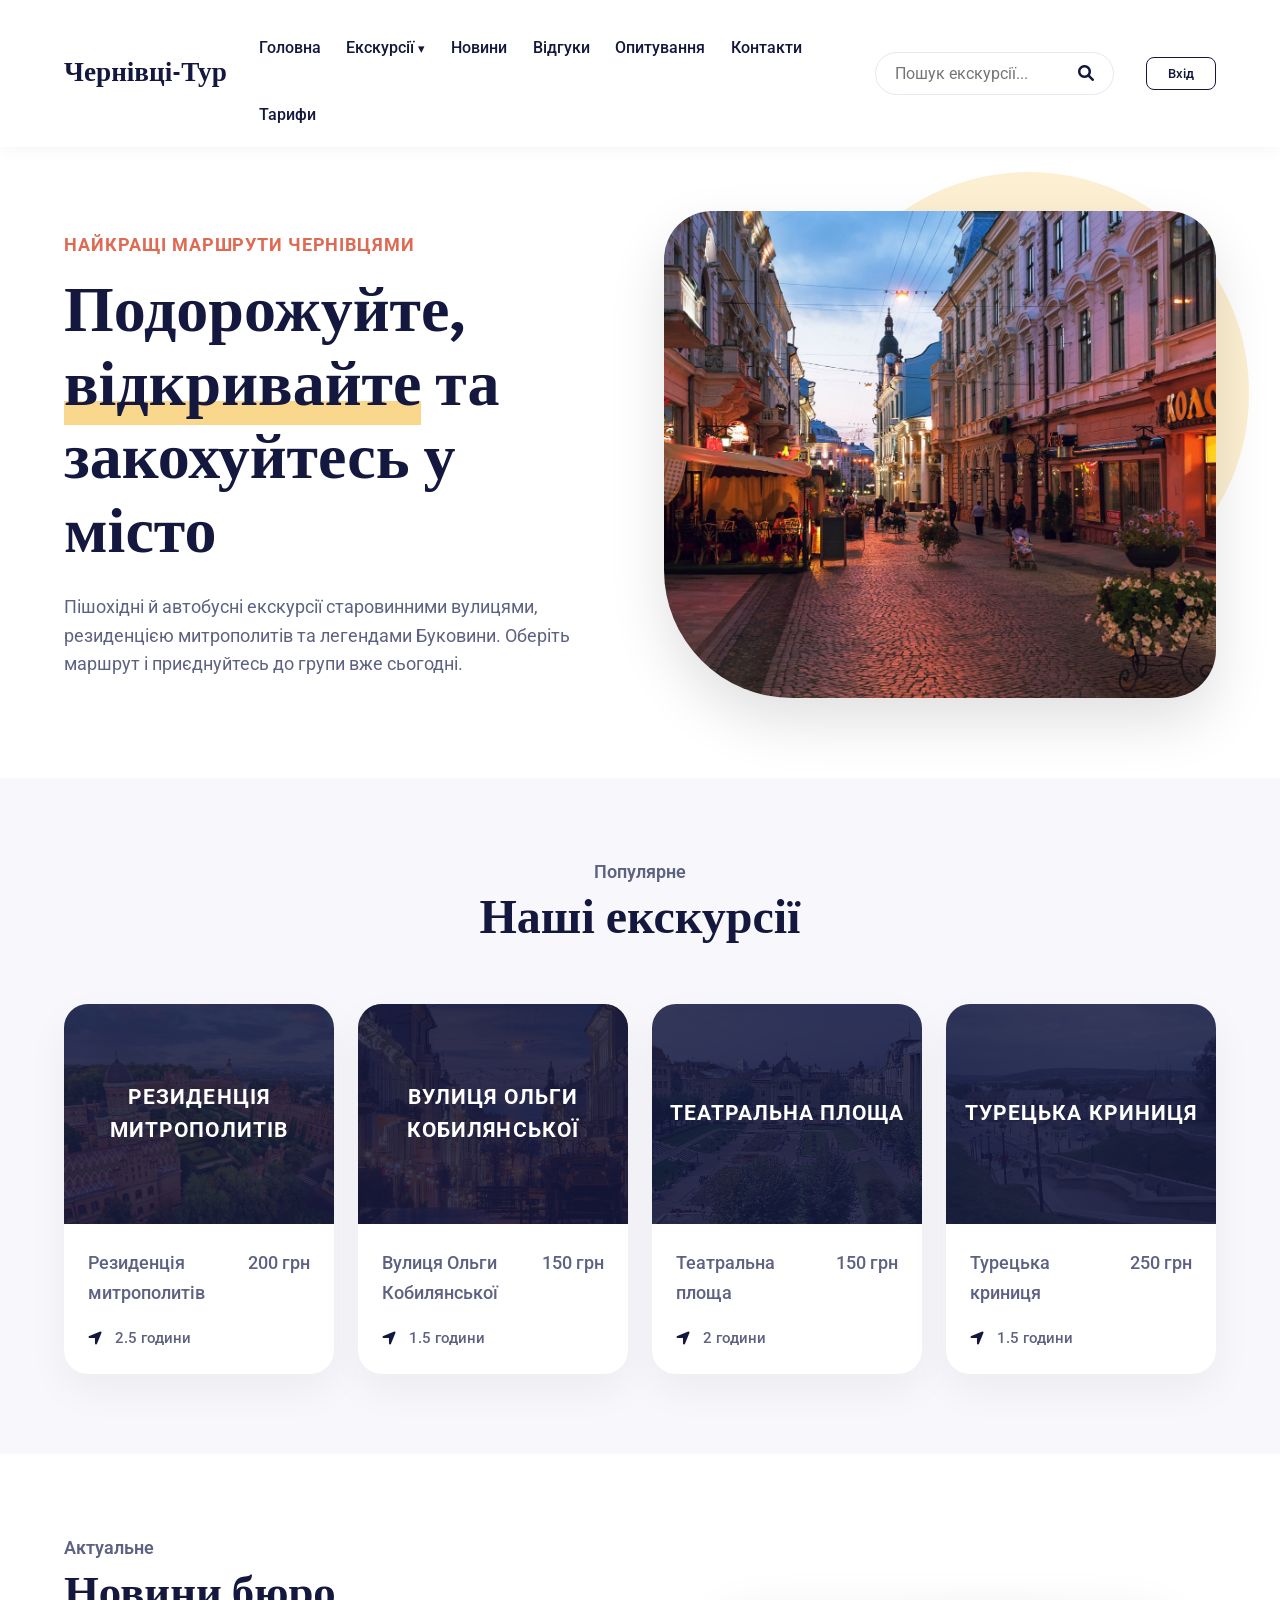
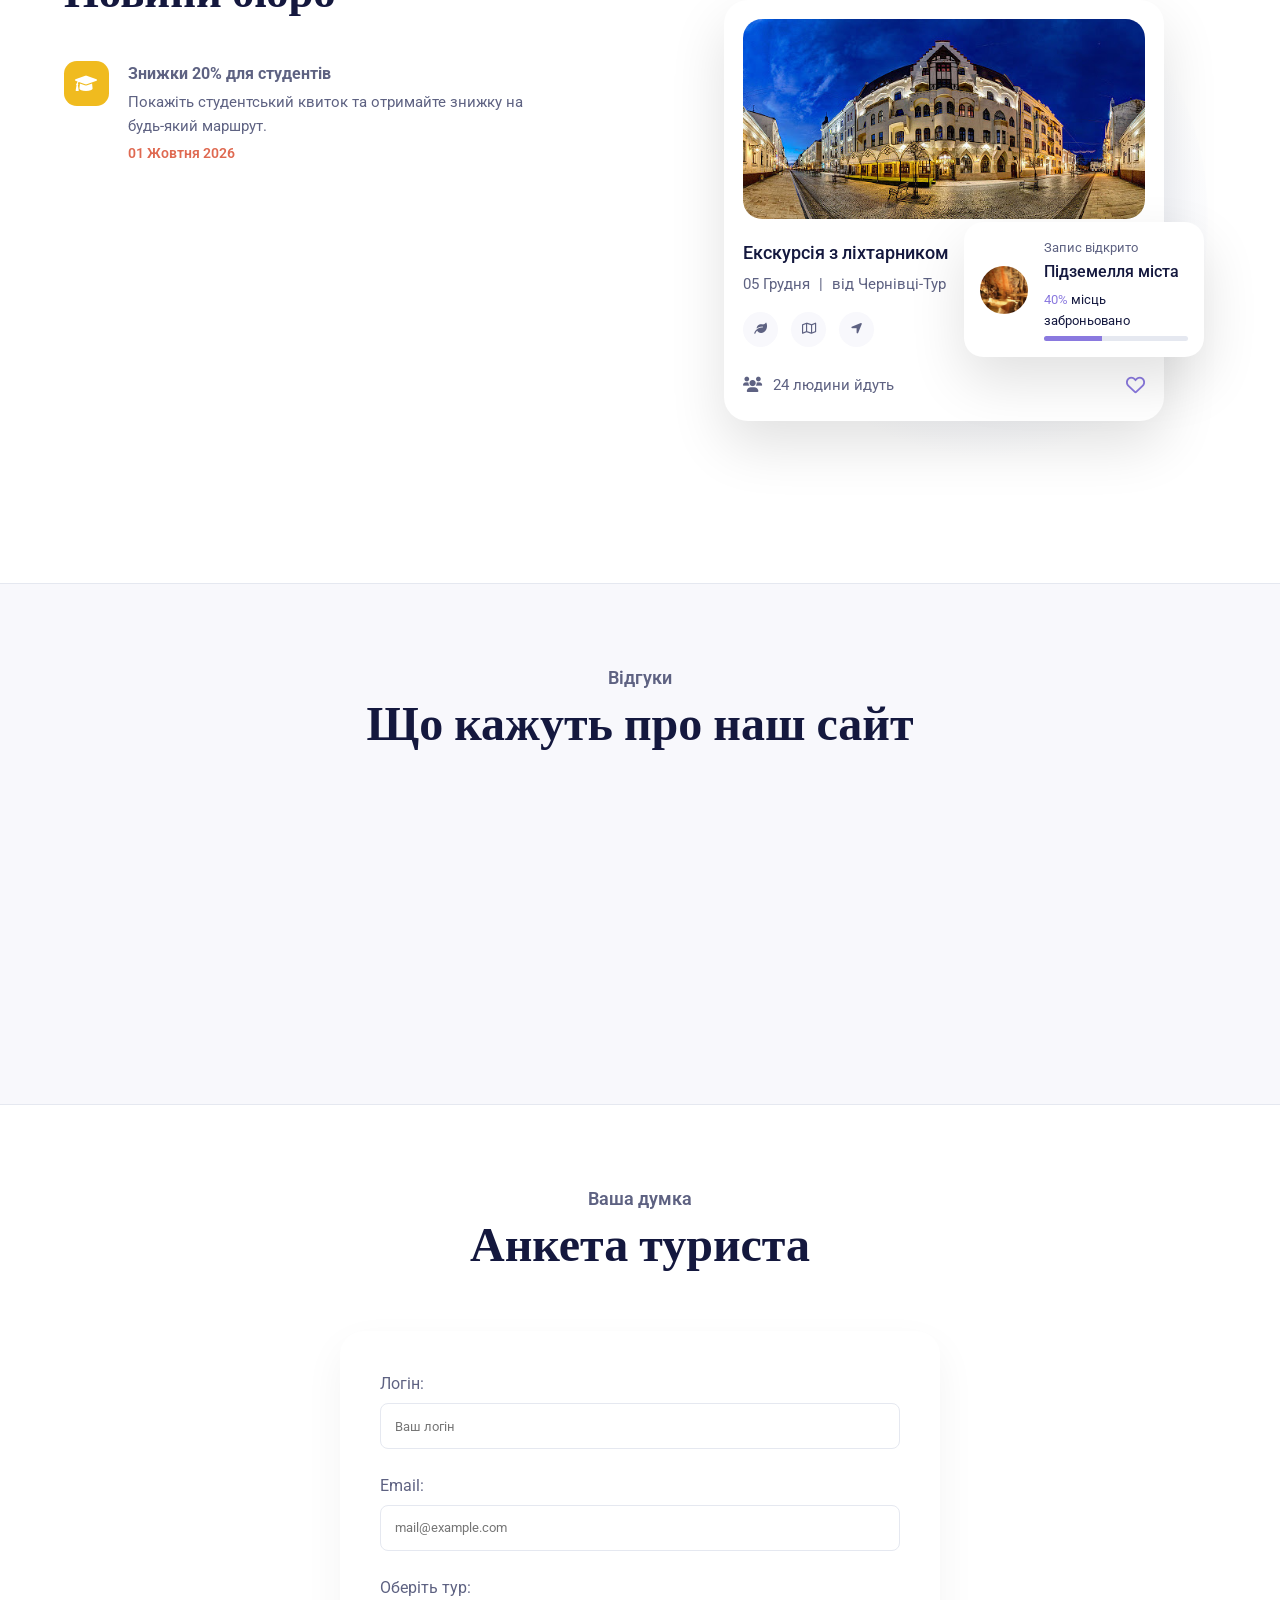
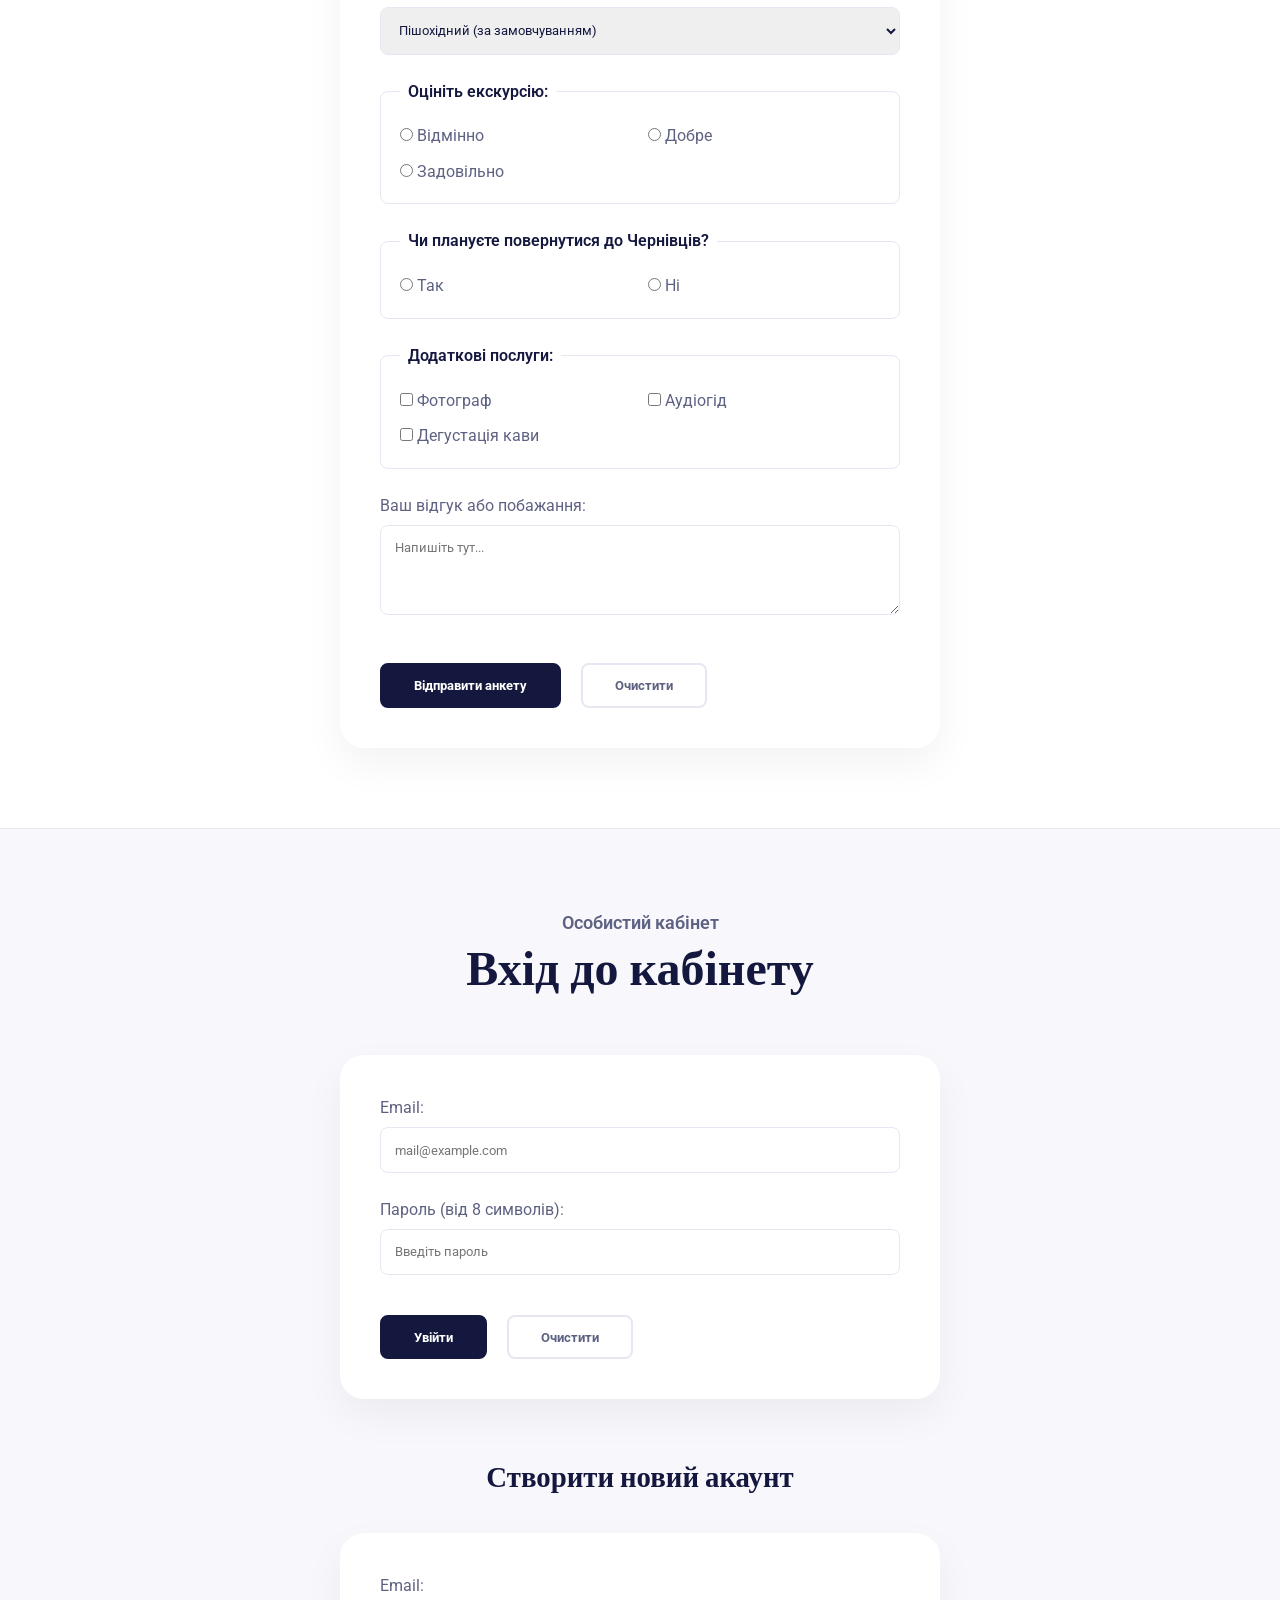
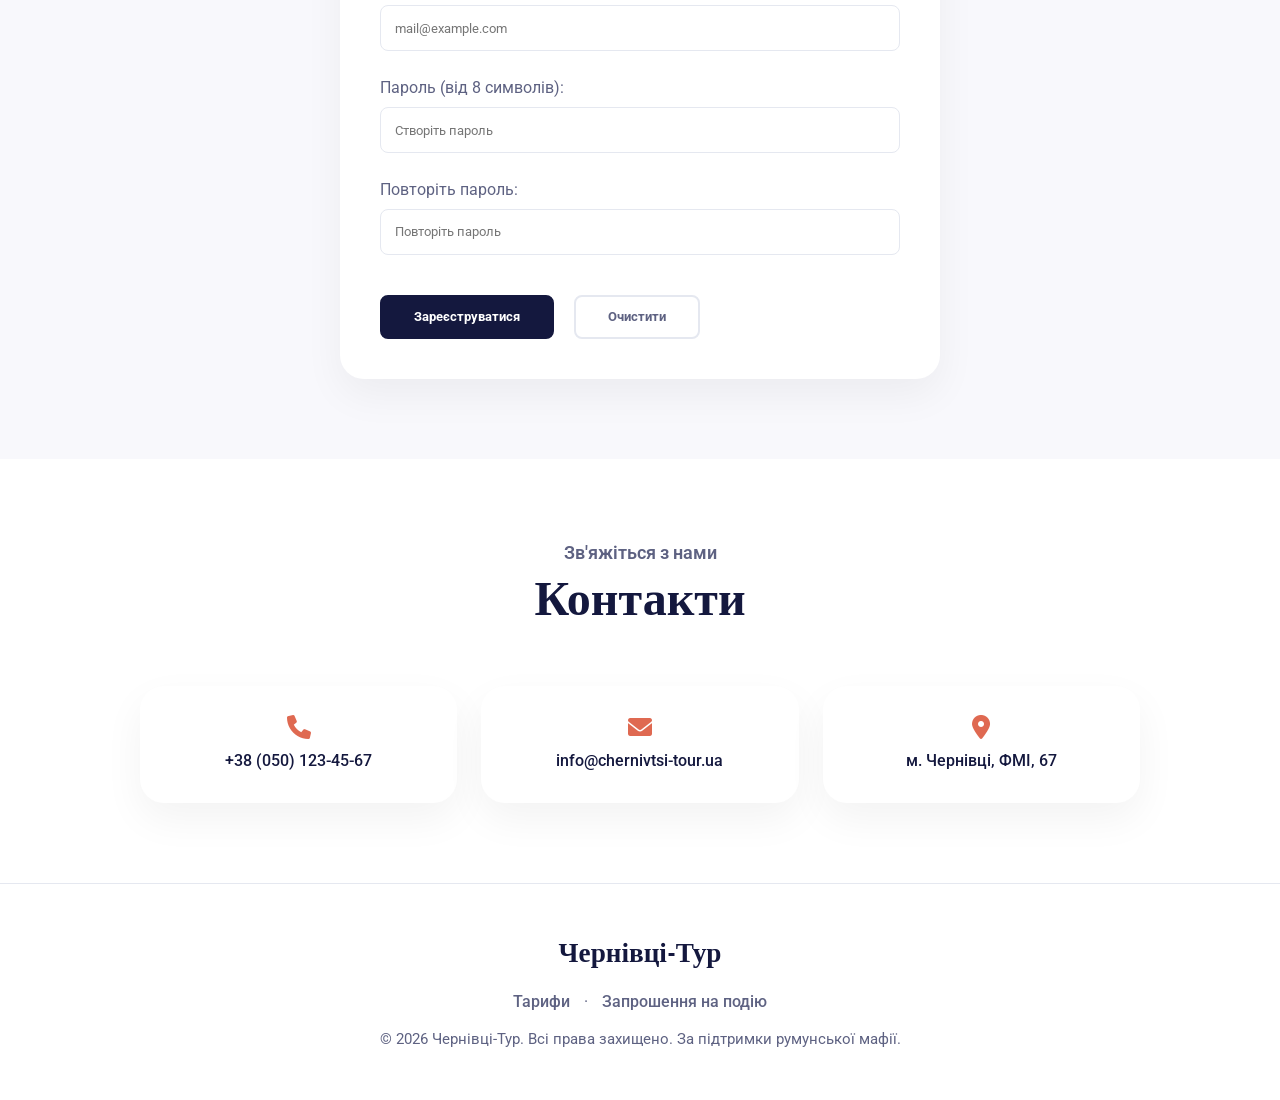
==== OIT4/index.html @ cf5bbe16 "Add files via upload" ====
<!DOCTYPE html>
<html lang="uk">
<head>
    <meta charset="UTF-8">
    <meta name="viewport" content="width=device-width, initial-scale=1.0">
    <meta name="description" content="Чернівці-Тур: пішохідні, автобусні та театралізовані екскурсії Чернівцями. Ціни, новини, відгуки та запис онлайн.">
    <meta name="theme-color" content="#14183E">
    <link rel="icon" href="data:image/svg+xml,<svg xmlns=%22http://www.w3.org/2000/svg%22 viewBox=%220 0 100 100%22><text y=%22.9em%22 font-size=%2290%22>🧭</text></svg>">
    <title>Екскурсійне бюро Чернівців</title>
    <link rel="stylesheet" href="https://fonts.googleapis.com/css2?family=Roboto:wght@400;500;600;700&family=Volkhov:wght@700&display=swap">
    <link rel="stylesheet" href="https://cdnjs.cloudflare.com/ajax/libs/font-awesome/6.0.0/css/all.min.css">
    <link rel="stylesheet" href="css/style.css">
</head>
<body id="top">

    <header>
        <p class="logo"><strong>Чернівці-Тур</strong></p>
        <button type="button" class="burger" aria-label="Меню" aria-expanded="false" aria-controls="menu">&#9776;</button>
        <div class="menu" id="menu">
            <nav aria-label="Головна навігація">
                <a href="#hero">Головна</a>
                <div class="dropdown">
                    <a href="#tur" class="dropdown-toggle" aria-haspopup="true">Екскурсії <span class="arrow">&#9662;</span></a>
                    <ul class="submenu">
                        <li><a href="#tur">Резиденція митрополитів</a></li>
                        <li><a href="#tur">Вулиця Ольги Кобилянської</a></li>
                        <li><a href="#tur">Театральна площа</a></li>
                        <li><a href="#tur">Турецька криниця</a></li>
                    </ul>
                </div>
                <a href="#news">Новини</a>
                <a href="#reviews">Відгуки</a>
                <a href="#oput">Опитування</a>
                <a href="#widp">Контакти</a>
                <a href="tours.html">Тарифи</a>
            </nav>
            <form action="/search" method="get" class="search-form">
                <input type="search" name="p" placeholder="Пошук екскурсії..." aria-label="Пошук екскурсії">
                <button type="submit" aria-label="Шукати"><i class="fa-solid fa-magnifying-glass"></i></button>
            </form>
        </div>
        <button type="button" class="nav-signup" data-open>Вхід</button>
    </header>

    <main>
        <section id="hero">
            <div class="hero-text">
                <p class="hero-sub">Найкращі маршрути Чернівцями</p>
                <h1>Подорожуйте, <span class="hl">відкривайте</span> та закохуйтесь у місто</h1>
                <p class="hero-desc">Пішохідні й автобусні екскурсії старовинними вулицями, резиденцією митрополитів та легендами Буковини. Оберіть маршрут і приєднуйтесь до групи вже сьогодні.</p>
            </div>
            <div class="hero-img">
                <img src="img/vy.jpg" alt="Чернівецький університет">
            </div>
        </section>

        <section id="tur" class="section-alt">
            <p class="section-sub">Популярне</p>
            <h2>Наші екскурсії</h2>
            <div class="cards-grid">
                <article class="tour-card">
                    <div class="card-img">
                        <img loading="lazy" src="img/universitet.jpg" alt="Чернівецький університет">
                        <span class="card-overlay">Резиденція митрополитів</span>
                    </div>
                    <div class="card-body">
                        <div class="card-main-info">
                            <h3>Резиденція митрополитів</h3>
                            <span class="card-price">200 грн</span>
                        </div>
                        <div class="card-trip-info">
                            <i class="fa-solid fa-location-arrow"></i>
                            <span>2.5 години</span>
                        </div>
                    </div>
                </article>

                <article class="tour-card">
                    <div class="card-img">
                        <img loading="lazy" src="img/vylica.jpg" alt="Вулиця Ольги Кобилянської">
                        <span class="card-overlay">Вулиця Ольги Кобилянської</span>
                    </div>
                    <div class="card-body">
                        <div class="card-main-info">
                            <h3>Вулиця Ольги Кобилянської</h3>
                            <span class="card-price">150 грн</span>
                        </div>
                        <div class="card-trip-info">
                            <i class="fa-solid fa-location-arrow"></i>
                            <span>1.5 години</span>
                        </div>
                    </div>
                </article>

                <article class="tour-card">
                    <div class="card-img">
                        <img loading="lazy" src="img/teatr.jpg" alt="Театральна площа">
                        <span class="card-overlay">Театральна площа</span>
                    </div>
                    <div class="card-body">
                        <div class="card-main-info">
                            <h3>Театральна площа</h3>
                            <span class="card-price">150 грн</span>
                        </div>
                        <div class="card-trip-info">
                            <i class="fa-solid fa-location-arrow"></i>
                            <span>2 години</span>
                        </div>
                    </div>
                </article>

                <article class="tour-card">
                    <div class="card-img">
                        <img loading="lazy" src="img/krinica.jpg" alt="Турецька криниця">
                        <span class="card-overlay">Турецька криниця</span>
                    </div>
                    <div class="card-body">
                        <div class="card-main-info">
                            <h3>Турецька криниця</h3>
                            <span class="card-price">250 грн</span>
                        </div>
                        <div class="card-trip-info">
                            <i class="fa-solid fa-location-arrow"></i>
                            <span>1.5 години</span>
                        </div>
                    </div>
                </article>
            </div>
        </section>

        <section id="news">
            <div class="news-layout">
                <div class="news-list">
                    <p class="section-sub">Актуальне</p>
                    <h2>Новини бюро</h2>

                    <article class="news-item">
                        <span class="news-icon icon-yellow"><i class="fa-solid fa-graduation-cap"></i></span>
                        <div>
                            <h3>Знижки 20% для студентів</h3>
                            <p>Покажіть студентський квиток та отримайте знижку на будь-який маршрут.</p>
                            <time datetime="2026-10-01">01 Жовтня 2026</time>
                        </div>
                    </article>

                    <article class="news-item">
                        <span class="news-icon icon-orange"><i class="fa-solid fa-map"></i></span>
                        <div>
                            <h3>Новий маршрут "Підземелля міста"</h3>
                            <p>Відкрито попередній запис на нову екскурсію таємничими локаціями Чернівців.</p>
                            <time datetime="2026-11-28">28 Листопада 2026</time>
                        </div>
                    </article>

                    <article class="news-item">
                        <span class="news-icon icon-teal"><i class="fa-solid fa-masks-theater"></i></span>
                        <div>
                            <h3>Театралізована екскурсія з ліхтарником</h3>
                            <p>Атмосферна вечірня прогулянка старовинними вуличками міста у супроводі колоритного ліхтарника та живих міських легенд.</p>
                            <time datetime="2026-12-05">05 Грудня 2026</time>
                        </div>
                    </article>
                </div>

                <div class="news-visual">
                    <article class="news-card">
                        <img loading="lazy" src="img/lihtari.jpg" alt="Театральна площа">
                        <h3>Екскурсія з ліхтарником</h3>
                        <p class="news-meta">05 Грудня <span>|</span> від Чернівці-Тур</p>
                        <div class="news-chips">
                            <span><i class="fa-solid fa-leaf"></i></span>
                            <span><i class="fa-regular fa-map"></i></span>
                            <span><i class="fa-solid fa-location-arrow"></i></span>
                        </div>
                        <div class="news-foot">
                            <span><i class="fa-solid fa-users"></i> 24 людини йдуть</span>
                            <i class="fa-regular fa-heart news-heart"></i>
                        </div>
                    </article>

                    <aside class="news-float">
                        <img loading="lazy" src="img/pidzem.jpg" alt="">
                        <div>
                            <p class="float-label">Запис відкрито</p>
                            <h3>Підземелля міста</h3>
                            <p class="float-progress"><span>40%</span> місць заброньовано</p>
                            <div class="progress" role="progressbar" aria-valuenow="40" aria-valuemin="0" aria-valuemax="100"><div></div></div>
                        </div>
                    </aside>
                </div>
            </div>
        </section>
        <hr>

        <section id="reviews" class="section-alt">
            <p class="section-sub">Відгуки</p>
            <h2>Що кажуть про наш сайт</h2>
            <div class="carousel" aria-roledescription="carousel" aria-label="Відгуки користувачів">
                <div class="carousel-track">
                    <figure class="slide"><blockquote>«Сайт зручний: за хвилину знайшла потрібний маршрут, одразу побачила ціну й тривалість.»</blockquote><figcaption>Олена К., Київ</figcaption></figure>
                    <figure class="slide"><blockquote>«Класний дизайн і швидке завантаження. Зі смартфона користуватися так само легко, як з ноутбука.»</blockquote><figcaption>Максим Т., Львів</figcaption></figure>
                    <figure class="slide"><blockquote>«Анкету заповнив за хвилину, а про знижку для студентів дізнався з новин на головній.»</blockquote><figcaption>Назар Д., Чернівці</figcaption></figure>
                    <figure class="slide"><blockquote>«Подобається, що картки екскурсій наочні: фото, назва, ціна. Нічого зайвого!»</blockquote><figcaption>Ірина В., Вінниця</figcaption></figure>
                </div>
                <button type="button" class="car-btn prev" aria-label="Попередній відгук">&#10094;</button>
                <button type="button" class="car-btn next" aria-label="Наступний відгук">&#10095;</button>
                <div class="dots"></div>
            </div>
        </section>

        <hr>

        <section id="oput">
            <p class="section-sub">Ваша думка</p>
            <h2>Анкета туриста</h2>
            <form action="/survey" method="post">
                <p>
                    <label for="s-login">Логін:</label><br>
                    <input type="text" id="s-login" name="login" pattern="[A-Za-z0-9_]{3,16}" title="3–16 символів: латиниця, цифри, _" placeholder="Ваш логін" required><small class="hint">3–16 символів: латиниця, цифри, _</small>
                </p>

                <p>
                    <label for="s-email">Email:</label><br>
                    <input type="email" id="s-email" name="email" placeholder="mail@example.com" required><small class="hint">Введіть коректну адресу, наприклад name@mail.ua</small>
                </p>

                <p>
                    <label for="s-tour">Оберіть тур:</label><br>
                    <select id="s-tour" name="tour">
                        <option value="walk" selected>Пішохідний (за замовчуванням)</option>
                        <option value="bus">Автобусний</option>
                        <option value="vip">Індивідуальний</option>
                    </select>
                </p>

                <fieldset>
                    <legend>Оцініть екскурсію:</legend>
                    <label><input type="radio" name="rate" value="5"> Відмінно</label>
                    <label><input type="radio" name="rate" value="4"> Добре</label>
                    <label><input type="radio" name="rate" value="3"> Задовільно</label>
                </fieldset>

                <fieldset>
                    <legend>Чи плануєте повернутися до Чернівців?</legend>
                    <label><input type="radio" name="again" value="yes"> Так</label>
                    <label><input type="radio" name="again" value="no"> Ні</label>
                </fieldset>

                <fieldset>
                    <legend>Додаткові послуги:</legend>
                    <label><input type="checkbox" name="extra" value="photo"> Фотограф</label>
                    <label><input type="checkbox" name="extra" value="audio"> Аудіогід</label>
                    <label><input type="checkbox" name="extra" value="coffee"> Дегустація кави</label>
                </fieldset>

                <p>
                    <label for="s-text">Ваш відгук або побажання:</label><br>
                    <textarea id="s-text" name="message" rows="4" cols="40" placeholder="Напишіть тут..."></textarea>
                </p>

                <p>
                    <button type="submit">Відправити анкету</button>
                    <button type="reset">Очистити</button>
                </p>
            </form>
        </section>

        <hr>

        <section id="whid" class="section-alt">
            <p class="section-sub">Особистий кабінет</p>
            <h2>Вхід до кабінету</h2>
            <form action="/login" method="post">
                <p>
                    <label for="login-email">Email:</label><br>
                    <input type="email" id="login-email" name="email" placeholder="mail@example.com" required><small class="hint">Введіть коректну адресу, наприклад name@mail.ua</small>
                </p>
                <p>
                    <label for="login-pass">Пароль (від 8 символів):</label><br>
                    <input type="password" id="login-pass" name="password" minlength="8" pattern="(?=.*\d)(?=.*[A-Za-z]).{8,}" title="Мінімум 8 символів, літери та цифри" placeholder="Введіть пароль" required><small class="hint">Мінімум 8 символів, літери та цифри</small>
                </p>
                <p>
                    <button type="submit">Увійти</button>
                    <button type="reset">Очистити</button>
                </p>
            </form>

            <h3 class="form-title">Створити новий акаунт</h3>
            <form action="/register" method="post">
                <p>
                    <label for="reg-email">Email:</label><br>
                    <input type="email" id="reg-email" name="email" placeholder="mail@example.com" required><small class="hint">Введіть коректну адресу, наприклад name@mail.ua</small>
                </p>
                <p>
                    <label for="reg-pass">Пароль (від 8 символів):</label><br>
                    <input type="password" id="reg-pass" name="password" minlength="8" pattern="(?=.*\d)(?=.*[A-Za-z]).{8,}" title="Мінімум 8 символів, літери та цифри" placeholder="Створіть пароль" required><small class="hint">Мінімум 8 символів, літери та цифри</small>
                </p>
                <p>
                    <label for="reg-repeat">Повторіть пароль:</label><br>
                    <input type="password" id="reg-repeat" name="password_repeat" minlength="8" pattern="(?=.*\d)(?=.*[A-Za-z]).{8,}" title="Мінімум 8 символів, літери та цифри" placeholder="Повторіть пароль" required><small class="hint">Мінімум 8 символів, літери та цифри</small>
                </p>
                <p>
                    <button type="submit">Зареєструватися</button>
                    <button type="reset">Очистити</button>
                </p>
            </form>
        </section>
    </main>

    <section id="widp">
        <p class="section-sub">Зв'яжіться з нами</p>
        <h2>Контакти</h2>
        <address>
            <p><i class="fa-solid fa-phone"></i><br>+38 (050) 123-45-67</p>
            <p><i class="fa-solid fa-envelope"></i><br>info@chernivtsi-tour.ua</p>
            <p><i class="fa-solid fa-location-dot"></i><br>м. Чернівці, ФМІ, 67</p>
        </address>
    </section>

    <footer>
        <p class="logo"><strong>Чернівці-Тур</strong></p>
        <p class="footer-links"><a href="tours.html">Тарифи</a> · <a href="invitation.html">Запрошення на подію</a></p>
        <p>&copy; 2026 Чернівці-Тур. Всі права захищено. За підтримки румунської мафії.</p>
    </footer>

    <dialog id="signin" class="modal" aria-labelledby="signin-title">
        <form action="/login" method="post">
            <button type="button" class="modal-close" data-close aria-label="Закрити">&times;</button>
            <h3 id="signin-title">Вхід до кабінету</h3>
            <p><label for="m-email">Email:</label><br><input type="email" id="m-email" name="email" placeholder="mail@example.com" required><small class="hint">Введіть коректну адресу, наприклад name@mail.ua</small></p>
            <p><label for="m-pass">Пароль:</label><br><input type="password" id="m-pass" name="password" minlength="8" pattern="(?=.*\d)(?=.*[A-Za-z]).{8,}" title="Мінімум 8 символів, літери та цифри" placeholder="Введіть пароль" required><small class="hint">Мінімум 8 символів, літери та цифри</small></p>
            <p><button type="submit">Увійти</button> <a href="#whid" data-close>Створити акаунт</a></p>
        </form>
    </dialog>

    <a href="#top" class="to-top" aria-label="Повернутися нагору"></a>

    <script src="js/script.js" defer></script>
</body>
</html>
---- OIT4/css/style.css ----
:root {
    /* Колірна палітра згідно з макетом */
    --clr-primary: #14183E;
    --clr-accent: #DF6951;
    --clr-yellow: #F1A501;
    --clr-text: #5E6282;
    --clr-bg-main: #FFFFFF;
    --clr-bg-alt: #F8F8FC;
    --clr-border: #E5E8F0;

    --font-main: 'Roboto', sans-serif;
    --font-head: 'Volkhov', serif;
    --radius-lg: 1.5rem;
    --radius-sm: 0.5rem;
    --shadow-card: 0 1rem 2.5rem rgba(0, 0, 0, 0.05);
    --shadow-hover: 0 1.5rem 3.5rem rgba(0, 0, 0, 0.12);
}

* {
    margin: 0;
    padding: 0;
    box-sizing: border-box;
}

body {
    font-family: var(--font-main);
    color: var(--clr-text);
    background-color: var(--clr-bg-main);
    line-height: 1.6;
    font-size: 1rem;
}

h1, h2, h3, h4 {
    color: var(--clr-primary);
    font-weight: 700;
}

a {
    color: inherit;
    text-decoration: none;
    transition: color 0.3s ease-in-out;
}

a:hover,
a:focus {
    color: var(--clr-accent);
}

hr {
    border: none;
    border-top: 1px solid var(--clr-border);
}

/* ---------- Шапка ---------- */
header {
    display: flex;
    justify-content: space-between;
    align-items: center;
    gap: 2rem;
    padding: 1.2rem 5vw;
    background-color: var(--clr-bg-main);
    box-shadow: 0 0.2rem 1rem rgba(0, 0, 0, 0.04);
    position: sticky;
    top: 0;
    z-index: 1000;
}

.logo {
    font-family: var(--font-head);
    font-size: 1.7rem;
    color: var(--clr-primary);
    white-space: nowrap;
}

nav {
    display: flex;
    flex-wrap: wrap;
    gap: 2vw;
    align-items: center;
    font-weight: 500;
    color: var(--clr-primary);
}

/* ---------- Секції ---------- */
section {
    padding: 5rem 5vw;
}

.section-alt {
    background-color: var(--clr-bg-alt);
}

.section-sub {
    text-align: center;
    font-size: 1.1rem;
    font-weight: 600;
    color: var(--clr-text);
    margin-bottom: 0.3rem;
}

section h2 {
    font-family: var(--font-head);
    font-size: 3rem;
    line-height: 1.2;
    text-align: center;
    margin-bottom: 3.5rem;
}

/* ---------- Hero ---------- */
#hero {
    display: grid;
    grid-template-columns: repeat(auto-fit, minmax(300px, 1fr));
    align-items: center;
    gap: 3rem;
    max-width: 1350px;
    margin: 0 auto;
    padding-top: 4rem;
    padding-bottom: 5rem;
}

.hero-sub {
    font-size: 1.1rem;
    font-weight: 700;
    letter-spacing: 0.05em;
    text-transform: uppercase;
    color: var(--clr-accent);
    margin-bottom: 1rem;
}

#hero h1 {
    font-family: var(--font-head);
    font-size: clamp(2.4rem, 5vw, 4.4rem);
    line-height: 1.15;
    margin-bottom: 1.5rem;
}

#hero h1 .hl {
    background: linear-gradient(transparent 70%, rgba(241, 165, 1, 0.45) 70%);
}

.hero-desc {
    max-width: 32rem;
    font-size: 1.1rem;
    margin-bottom: 0;
}

.hero-img {
    position: relative;
    z-index: 0;
}

.hero-img::before {
    content: '';
    position: absolute;
    z-index: -1;
    top: -8%;
    right: -6%;
    width: 80%;
    aspect-ratio: 1;
    border-radius: 50%;
    background-color: rgba(241, 165, 1, 0.18);
}

.hero-img img {
    display: block;
    width: 100%;
    height: clamp(280px, 38vw, 520px);
    object-fit: cover;
    border-radius: 3rem 3rem 3rem 8rem;
    box-shadow: var(--shadow-hover);
}

/* ---------- Картки екскурсій ---------- */
.cards-grid {
    display: grid;
    grid-template-columns: repeat(auto-fit, minmax(230px, 1fr));
    gap: 1.5rem;
    max-width: 1350px;
    margin: 0 auto;
    width: 100%;
}

.tour-card {
    background-color: var(--clr-bg-main);
    border-radius: var(--radius-lg);
    overflow: hidden;
    box-shadow: var(--shadow-card);
    transition: transform 0.3s ease, box-shadow 0.3s ease;
    display: flex;
    flex-direction: column;
}

.tour-card:hover {
    transform: translateY(-0.8rem);
    box-shadow: var(--shadow-hover);
}

.tour-card img {
    width: 100%;
    height: 220px;
    object-fit: cover;
    display: block;
}

.card-body {
    padding: 1.5rem;
    display: flex;
    flex-direction: column;
    gap: 1.2rem;
    flex-grow: 1;
}

.card-main-info {
    display: flex;
    justify-content: space-between;
    align-items: flex-start;
    gap: 1rem;
}

.card-main-info h3 {
    font-size: 1.15rem;
    font-weight: 500;
    color: var(--clr-text);
    margin: 0;
}

.card-price {
    font-size: 1.15rem;
    font-weight: 500;
    color: var(--clr-text);
    white-space: nowrap;
}

.card-trip-info {
    display: flex;
    align-items: center;
    gap: 0.8rem;
    font-size: 0.95rem;
    font-weight: 500;
}

.card-trip-info i {
    color: var(--clr-primary);
    font-size: 1rem;
}

/* ---------- Форми ---------- */
form {
    width: calc(100% - 2rem);
    max-width: 600px;
    margin: 0 auto;
    background-color: var(--clr-bg-main);
    padding: 2.5rem;
    border-radius: var(--radius-lg);
    box-shadow: var(--shadow-card);
}

.form-title {
    font-family: var(--font-head);
    font-size: 1.8rem;
    text-align: center;
    margin: 3.5rem 0 2rem;
}

input[type="text"],
input[type="email"],
input[type="password"],
input[type="search"],
select,
textarea {
    width: 100%;
    padding: 0.9rem;
    margin-top: 0.4rem;
    margin-bottom: 1.5rem;
    border: 1.5px solid var(--clr-border);
    border-radius: var(--radius-sm);
    font-family: inherit;
    color: var(--clr-primary);
    transition: border-color 0.3s ease;
}

input:focus,
select:focus,
textarea:focus {
    outline: none;
    border-color: var(--clr-primary);
}

fieldset {
    border: 1.5px solid var(--clr-border);
    border-radius: var(--radius-sm);
    padding: 1.2rem;
    margin-bottom: 1.5rem;
    display: grid;
    grid-template-columns: repeat(auto-fit, minmax(150px, 1fr));
    gap: 0.6rem 1rem;
}

fieldset legend {
    grid-column: 1 / -1;
}

legend {
    font-weight: 600;
    padding: 0 0.5rem;
    color: var(--clr-primary);
}

button {
    background-color: var(--clr-primary);
    color: var(--clr-bg-main);
    border: 2px solid var(--clr-primary);
    padding: 0.8rem 2rem;
    border-radius: var(--radius-sm);
    font-family: inherit;
    font-weight: 700;
    cursor: pointer;
    transition: all 0.3s ease;
    margin-right: 1rem;
    margin-top: 1rem;
}

button:hover {
    background-color: var(--clr-accent);
    border-color: var(--clr-accent);
}

button[type="reset"] {
    background-color: transparent;
    color: var(--clr-text);
    border-color: var(--clr-border);
}

button[type="reset"]:hover {
    background-color: var(--clr-bg-alt);
    color: var(--clr-primary);
    border-color: var(--clr-primary);
}

/* ---------- Футер ---------- */
footer {
    background-color: var(--clr-bg-main);
    border-top: 1px solid var(--clr-border);
    color: var(--clr-text);
    text-align: center;
    padding: 3rem 5vw;
    margin-top: auto;
}

footer .logo {
    margin-bottom: 0.8rem;
}

footer p:last-child {
    font-size: 0.95rem;
}

/* ---------- Підменю: relative (батько) + absolute (підменю) ---------- */
html {
    scroll-behavior: smooth;
    scroll-padding-top: 6rem;
}

.dropdown {
    position: relative;
    padding: 1rem 0;
}

.dropdown-toggle .arrow {
    display: inline-block;
    font-size: 0.8em;
    transition: transform 0.3s ease;
}

.dropdown:hover .arrow,
.dropdown:focus-within .arrow {
    transform: rotate(180deg);
}

.submenu {
    position: absolute;
    top: 100%;
    left: 0;
    min-width: 250px;
    list-style: none;
    background-color: var(--clr-bg-main);
    border-radius: var(--radius-sm);
    box-shadow: var(--shadow-card);
    padding: 0.5rem 0;
    z-index: 1100;

    opacity: 0;
    visibility: hidden;
    transform: translateY(0.5rem);
    transition: opacity 0.3s ease, transform 0.3s ease, visibility 0.3s;
}

.dropdown:hover .submenu,
.dropdown:focus-within .submenu {
    opacity: 1;
    visibility: visible;
    transform: translateY(0);
}

.submenu a {
    display: block;
    padding: 0.7rem 1.2rem;
    white-space: nowrap;
}

.submenu a:hover,
.submenu a:focus {
    background-color: var(--clr-bg-alt);
    color: var(--clr-accent);
}

/* ---------- Фіксована кнопка «вгору» (position: fixed) ---------- */
.to-top {
    position: fixed;
    left: 1.5rem;
    bottom: 1.5rem;
    width: 3.2rem;
    height: 3.2rem;
    border-radius: 50%;
    background-color: var(--clr-accent);
    box-shadow: var(--shadow-card);
    z-index: 2000;
    display: flex;
    align-items: center;
    justify-content: center;
    transition: transform 0.3s ease, background-color 0.3s ease;
}

.to-top::before {
    content: '';
    width: 0.9rem;
    height: 0.9rem;
    border-top: 3px solid #fff;
    border-left: 3px solid #fff;
    transform: translateY(25%) rotate(45deg);
}

.to-top:hover,
.to-top:focus {
    background-color: var(--clr-primary);
    transform: translateY(-0.3rem);
}

/* ---------- Зображення: текст по центру, при наведенні — фото ---------- */
.card-img {
    position: relative;
    overflow: hidden;
}

.card-overlay {
    position: absolute;
    inset: 0;
    display: flex;
    align-items: center;
    justify-content: center;
    padding: 1rem;
    text-align: center;
    font-size: 1.3rem;
    font-weight: 700;
    text-transform: uppercase;
    letter-spacing: 0.05em;
    color: #fff;
    background-color: rgba(20, 24, 62, 0.85);
    transition: opacity 0.4s ease;
}

.tour-card:hover .card-overlay,
.tour-card:focus-within .card-overlay {
    opacity: 0;
}

/* ---------- Елемент пошуку (таблетка з іконкою) ---------- */
header .search-form {
    display: flex;
    align-items: center;
    width: auto;
    margin: 0;
    box-shadow: none;
    border: 1.5px solid var(--clr-border);
    border-radius: 999px;
    padding: 0.2rem 0.4rem 0.2rem 1.2rem;
    background-color: var(--clr-bg-main);
    transition: border-color 0.3s ease, box-shadow 0.3s ease;
}

header .search-form:focus-within {
    border-color: var(--clr-accent);
    box-shadow: 0 0 0 3px rgba(223, 105, 81, 0.2);
}

header .search-form input[type="search"] {
    border: none;
    border-radius: 0;
    margin: 0;
    padding: 0.5rem 0;
    width: 170px;
    font-size: 1rem;
    background: transparent;
}

header .search-form button,
header .search-form button:hover {
    background: transparent;
    border: none;
    color: var(--clr-primary);
    padding: 0.5rem 0.8rem;
    margin: 0;
    font-size: 1rem;
}

header .search-form button:hover {
    color: var(--clr-accent);
}

/* ---------- Grid: новини (список + картка) ---------- */
.news-layout {
    display: grid;
    grid-template-columns: repeat(auto-fit, minmax(300px, 1fr));
    align-items: center;
    gap: 4rem;
    max-width: 1200px;
    margin: 0 auto;
}

.news-list .section-sub,
.news-list h2 {
    text-align: left;
}

.news-list h2 {
    font-size: 2.8rem;
    margin-bottom: 2.5rem;
}

.news-item {
    display: flex;
    align-items: flex-start;
    gap: 1.2rem;
    margin-bottom: 2.2rem;
}

.news-icon {
    flex-shrink: 0;
    display: flex;
    align-items: center;
    justify-content: center;
    width: 2.8rem;
    height: 2.8rem;
    border-radius: 0.8rem;
    color: #fff;
    font-size: 1.1rem;
}

.icon-yellow { background-color: #F0BB1F; }
.icon-orange { background-color: var(--clr-accent); }
.icon-teal   { background-color: #31627F; }

.news-item h3 {
    font-size: 1rem;
    color: var(--clr-text);
    margin-bottom: 0.2rem;
}

.news-item p {
    font-size: 0.95rem;
    max-width: 26rem;
}

.news-item time {
    display: block;
    margin-top: 0.3rem;
    font-size: 0.85rem;
    font-weight: 600;
    color: var(--clr-accent);
}

.news-visual {
    position: relative;
    justify-self: center;
    width: 100%;
    max-width: 440px;
    padding-bottom: 1rem;
}

.news-visual::before {
    content: '';
    position: absolute;
    z-index: 0;
    inset: -10% -10% -10% 10%;
    border-radius: 50%;
    background: radial-gradient(circle, rgba(124, 150, 230, 0.18), transparent 70%);
}

.news-card {
    position: relative;
    z-index: 1;
    background-color: var(--clr-bg-main);
    border-radius: var(--radius-lg);
    box-shadow: var(--shadow-hover);
    padding: 1.2rem 1.2rem 1.5rem;
}

.news-card img {
    display: block;
    width: 100%;
    height: 200px;
    object-fit: cover;
    border-radius: 1.2rem;
    margin-bottom: 1.2rem;
}

.news-card h3 {
    font-size: 1.1rem;
    font-weight: 500;
    color: var(--clr-primary);
}

.news-meta {
    margin: 0.3rem 0 1rem;
    font-size: 0.95rem;
}

.news-meta span {
    margin: 0 0.3rem;
}

.news-chips {
    display: flex;
    gap: 0.8rem;
    margin-bottom: 1.6rem;
}

.news-chips span {
    display: flex;
    align-items: center;
    justify-content: center;
    width: 2.2rem;
    height: 2.2rem;
    border-radius: 50%;
    background-color: var(--clr-bg-alt);
    font-size: 0.8rem;
}

.news-foot {
    display: flex;
    justify-content: space-between;
    align-items: center;
    font-size: 0.95rem;
}

.news-foot i {
    margin-right: 0.4rem;
}

.news-foot .news-heart {
    margin: 0;
    font-size: 1.2rem;
    color: #8A79DF;
}

.news-float {
    position: absolute;
    z-index: 2;
    right: -2.5rem;
    bottom: 5rem;
    display: flex;
    align-items: center;
    gap: 1rem;
    width: 15rem;
    background-color: var(--clr-bg-main);
    border-radius: 1.2rem;
    box-shadow: var(--shadow-hover);
    padding: 1rem;
}

.news-float img {
    width: 3rem;
    height: 3rem;
    border-radius: 50%;
    object-fit: cover;
    flex-shrink: 0;
}

.news-float h3 {
    font-size: 1rem;
    font-weight: 500;
    color: var(--clr-primary);
}

.float-label {
    font-size: 0.8rem;
}

.float-progress {
    margin: 0.4rem 0 0.3rem;
    font-size: 0.8rem;
    color: var(--clr-primary);
}

.float-progress span {
    color: #8A79DF;
}

.progress {
    height: 0.3rem;
    border-radius: 999px;
    background-color: var(--clr-border);
    overflow: hidden;
}

.progress div {
    width: 40%;
    height: 100%;
    background-color: #8A79DF;
}

/* ---------- Grid: контакти ---------- */
#widp address {
    display: grid;
    grid-template-columns: repeat(auto-fit, minmax(230px, 1fr));
    gap: 1.5rem;
    max-width: 1000px;
    margin: 0 auto;
    text-align: center;
    font-style: normal;
}

#widp address p {
    background-color: var(--clr-bg-main);
    border-radius: var(--radius-lg);
    box-shadow: var(--shadow-card);
    padding: 1.8rem 1rem;
    font-weight: 500;
    color: var(--clr-primary);
}

#widp address i {
    font-size: 1.5rem;
    color: var(--clr-accent);
    margin-bottom: 0.6rem;
}

/* ---------- Адаптивність ---------- */
@media (max-width: 992px) {
    header {
        flex-wrap: wrap;
        justify-content: center;
        gap: 1rem;
    }

    nav {
        justify-content: center;
        gap: 1rem 2rem;
    }

    section h2 {
        font-size: 2.2rem;
    }

}

@media (max-width: 600px) {
    .news-float {
        position: relative;
        right: auto;
        bottom: auto;
        width: 100%;
        margin-top: -1.5rem;
    }

    section {
        padding: 3rem 1rem;
    }

    #hero {
        padding-top: 2rem;
    }

    form {
        padding: 1.5rem;
    }

    .to-top {
        left: 1rem;
        bottom: 1rem;
        width: 2.8rem;
        height: 2.8rem;
    }
}


/* ===================== ЛАБ. 4 ===================== */
@keyframes fadeUp { from { opacity: 0; transform: translateY(2rem); } }
@keyframes bob    { 50% { transform: translateY(-0.6rem); } }
@keyframes fill   { from { width: 0; } }
@keyframes pop    { from { opacity: 0; transform: scale(0.92) translateY(1rem); } }

/* --- шапка: меню-гамбургер та кнопка входу --- */
.menu { display: flex; align-items: center; gap: 2rem; }
.burger { display: none; margin: 0; padding: 0.2rem 0.6rem; background: none; border: none; color: var(--clr-primary); font-size: 1.8rem; line-height: 1; }
.burger:hover { background: none; color: var(--clr-accent); }
.nav-signup { margin: 0; padding: 0.5rem 1.3rem; background: transparent; color: var(--clr-primary); border: 1.5px solid var(--clr-primary); font-weight: 500; white-space: nowrap; }
.nav-signup:hover, .nav-signup:focus { background: var(--clr-primary); border-color: var(--clr-primary); color: #fff; }

/* --- кнопка «вгору»: плавна поява --- */
.to-top { opacity: 0; visibility: hidden; transition: opacity 0.4s ease, visibility 0.4s, transform 0.3s ease, background-color 0.3s ease; }
.to-top.visible { opacity: 1; visibility: visible; }

/* --- модальне вікно --- */
dialog.modal { margin: auto; padding: 0; width: calc(100% - 2rem); max-width: 600px; border: none; background: transparent; overflow: visible; }
dialog.modal[open] { animation: pop 0.35s ease; }
dialog.modal::backdrop { background: rgba(20, 24, 62, 0.6); backdrop-filter: blur(3px); }
.modal form { position: relative; width: 100%; margin: 0; box-shadow: var(--shadow-hover); }
.modal h3 { font-family: var(--font-head); font-size: 1.8rem; text-align: center; margin-bottom: 1.5rem; }
.modal-close { position: absolute; top: 0.8rem; right: 1.2rem; margin: 0; padding: 0; background: none; border: none; color: var(--clr-text); font-size: 2rem; line-height: 1; }
.modal-close:hover { background: none; color: var(--clr-accent); }

/* --- валідація лише HTML + CSS (псевдокласи :valid / :invalid / :placeholder-shown) --- */
.hint { display: none; margin: -1.1rem 0 1.2rem; font-size: 0.85rem; color: #d64545; }
form input:is([type="text"], [type="email"], [type="password"]):not(:placeholder-shown):invalid { border-color: #d64545; }
form input:is([type="text"], [type="email"], [type="password"]):not(:placeholder-shown):valid { border-color: #2e9e62; }
form input:not(:placeholder-shown):invalid + .hint { display: block; }

/* --- карусель відгуків --- */
.carousel { position: relative; max-width: 800px; margin: 0 auto; overflow: hidden; background: var(--clr-bg-main); border-radius: var(--radius-lg); box-shadow: var(--shadow-card); }
.carousel-track { display: flex; transition: transform 0.6s ease; }
.slide { flex: 0 0 100%; padding: 3rem 4.5rem 1.5rem; text-align: center; }
.slide blockquote { margin-bottom: 1.2rem; font-size: 1.2rem; color: var(--clr-primary); }
.slide figcaption { font-weight: 600; color: var(--clr-accent); }
.car-btn { position: absolute; top: 50%; transform: translateY(-50%); width: 2.6rem; height: 2.6rem; margin: 0; padding: 0; border-radius: 50%; background: var(--clr-bg-alt); color: var(--clr-primary); border: none; }
.car-btn:hover { background: var(--clr-accent); color: #fff; }
.prev { left: 1rem; } .next { right: 1rem; }
.dots { display: flex; justify-content: center; gap: 0.5rem; padding-bottom: 1.5rem; }
.dot { width: 0.7rem; height: 0.7rem; margin: 0; padding: 0; border: none; border-radius: 50%; background: var(--clr-border); }
.dot:hover, .dot.active { background: var(--clr-accent); }

.footer-links { margin-bottom: 0.8rem; }
.footer-links a { margin: 0 0.6rem; font-weight: 500; }

/* --- анімації --- */
#hero .hero-text { animation: fadeUp 0.8s backwards; }
#hero .hero-img  { animation: fadeUp 0.8s 0.2s backwards; }
.news-float { animation: bob 4s ease-in-out infinite; }
.reveal { opacity: 0; }
.reveal.in { opacity: 1; animation: fadeUp 0.7s backwards; }
.reveal:nth-child(2).in { animation-delay: 0.12s; }
.reveal:nth-child(3).in { animation-delay: 0.24s; }
.reveal:nth-child(4).in { animation-delay: 0.36s; }
.in .progress div { animation: fill 1.5s 0.5s backwards; }

/* --- адаптивність --- */
@media (max-width: 992px) {
    header { flex-wrap: wrap; justify-content: space-between; gap: 1rem; }
    .burger { display: block; margin-left: auto; }
    .menu { display: none; order: 3; width: 100%; flex-direction: column; align-items: stretch; gap: 1rem; }
    .menu.open { display: flex; animation: fadeUp 0.3s; }
    nav { flex-direction: column; align-items: flex-start; gap: 0.3rem; }
    .dropdown { padding: 0.3rem 0; }
    .submenu { position: static; opacity: 1; visibility: visible; transform: none; box-shadow: none; padding: 0.2rem 0 0 1rem; }
    header .search-form { align-self: stretch; }
    header .search-form input[type="search"] { flex: 1; width: auto; }
}

@media (max-width: 768px) {
    /* кнопка входу нерухома на малих пристроях */
    .nav-signup { position: fixed; right: 1.5rem; bottom: 1.5rem; z-index: 2000; padding: 0.8rem 1.6rem; background: var(--clr-primary); color: #fff; border-radius: 999px; box-shadow: var(--shadow-hover); }
    .nav-signup:hover, .nav-signup:focus { background: var(--clr-accent); border-color: var(--clr-accent); }
    .slide { padding: 2.5rem 3.2rem 1rem; }
    .slide blockquote { font-size: 1.05rem; }
}

@media (max-width: 480px) {
    .logo { font-size: 1.4rem; }
    #hero h1 { font-size: 2.2rem; }
    section h2 { font-size: 1.8rem; margin-bottom: 2rem; }
    .nav-signup { right: 1rem; bottom: 1rem; }
    .slide { padding: 2rem 2.6rem 1rem; }
    .car-btn { width: 2.1rem; height: 2.1rem; }
    .prev { left: 0.4rem; } .next { right: 0.4rem; }
}

@media (prefers-reduced-motion: reduce) {
    html { scroll-behavior: auto; }
    *, *::before, *::after { transition: none !important; animation: none !important; }
    .reveal { opacity: 1; }
}
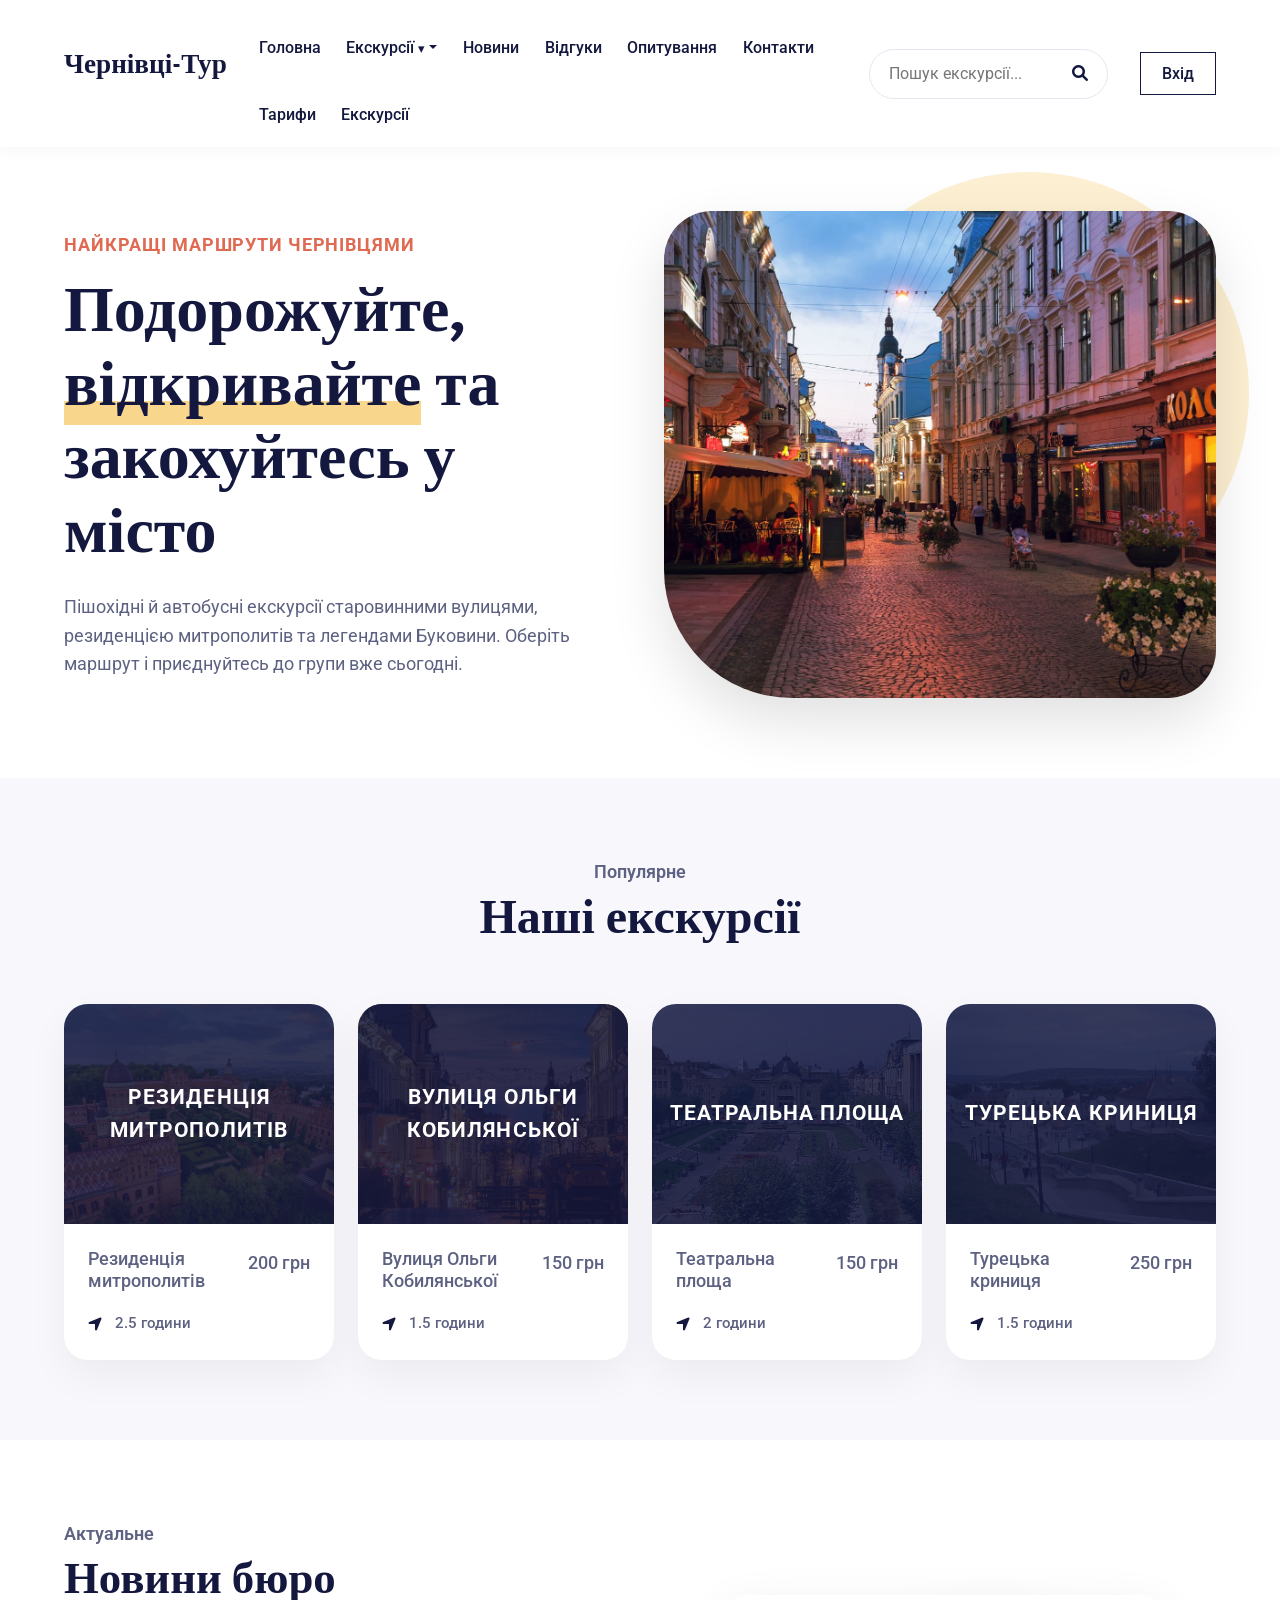
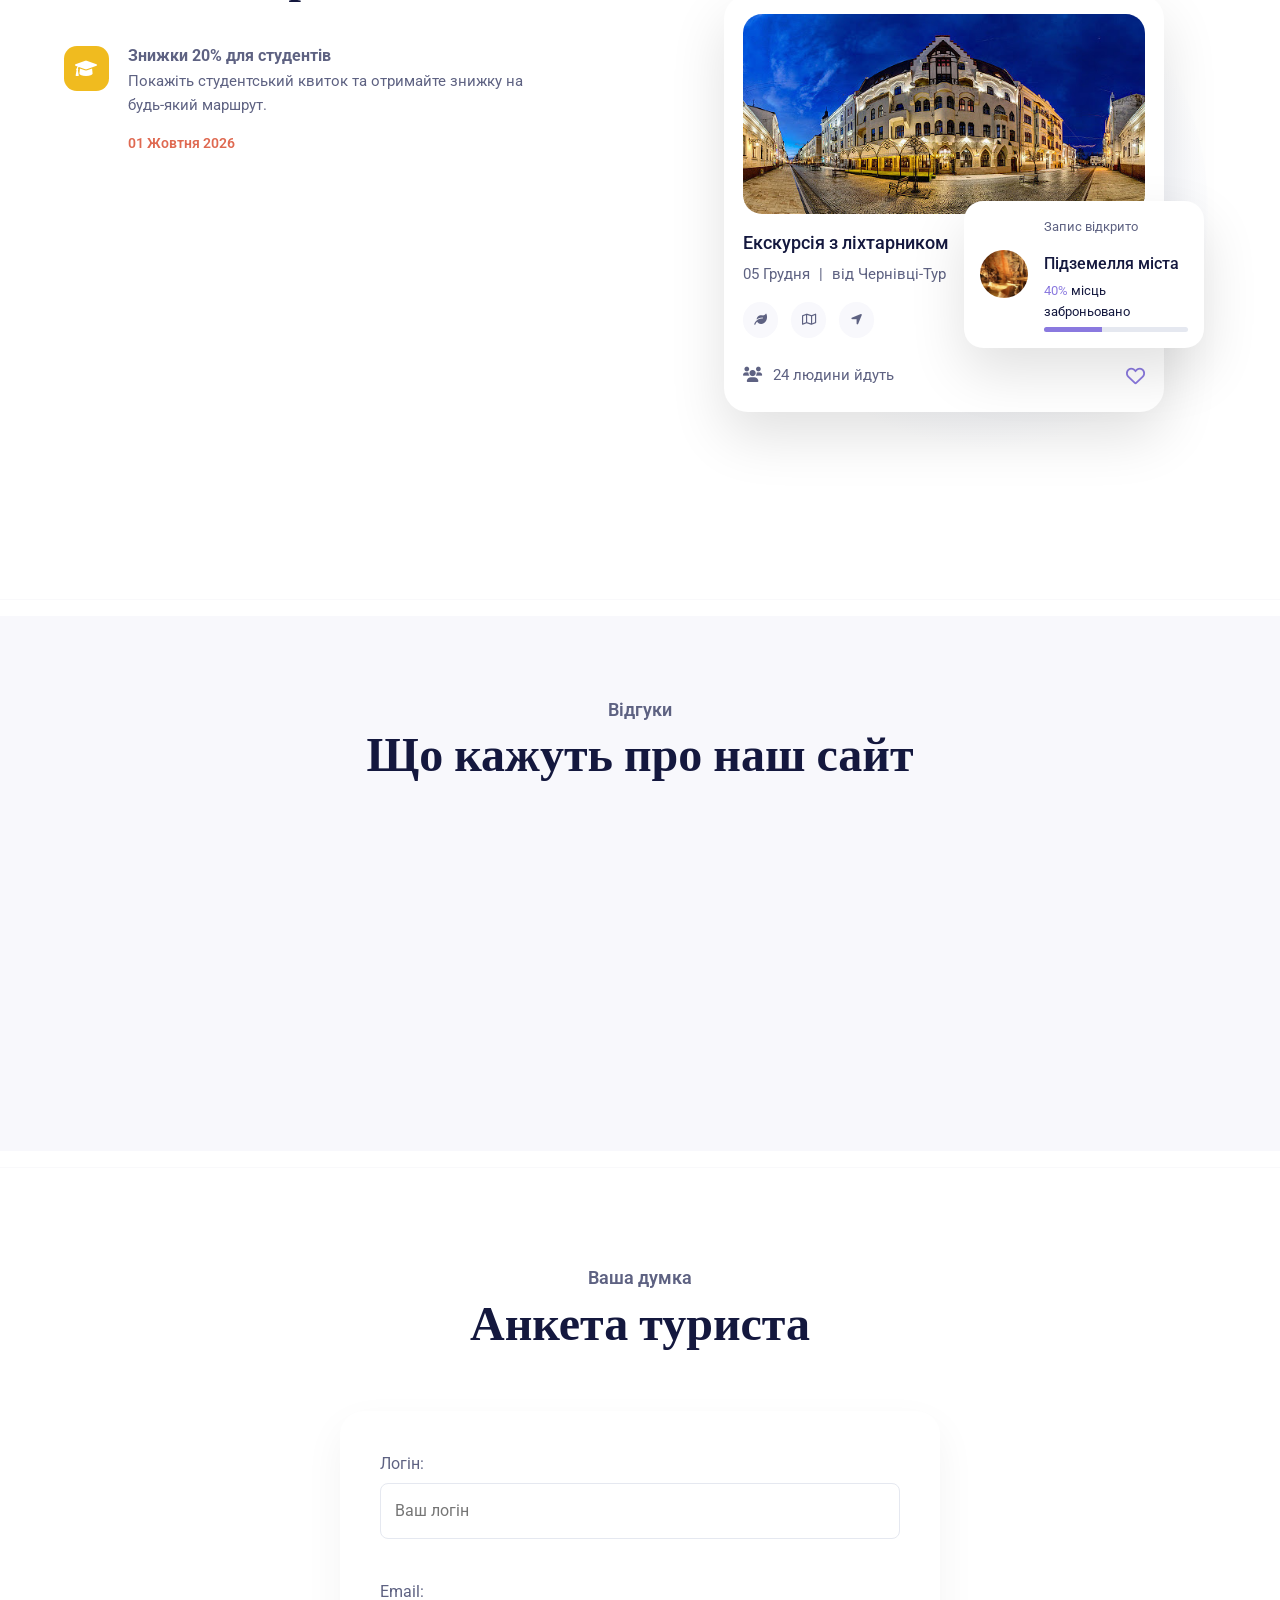
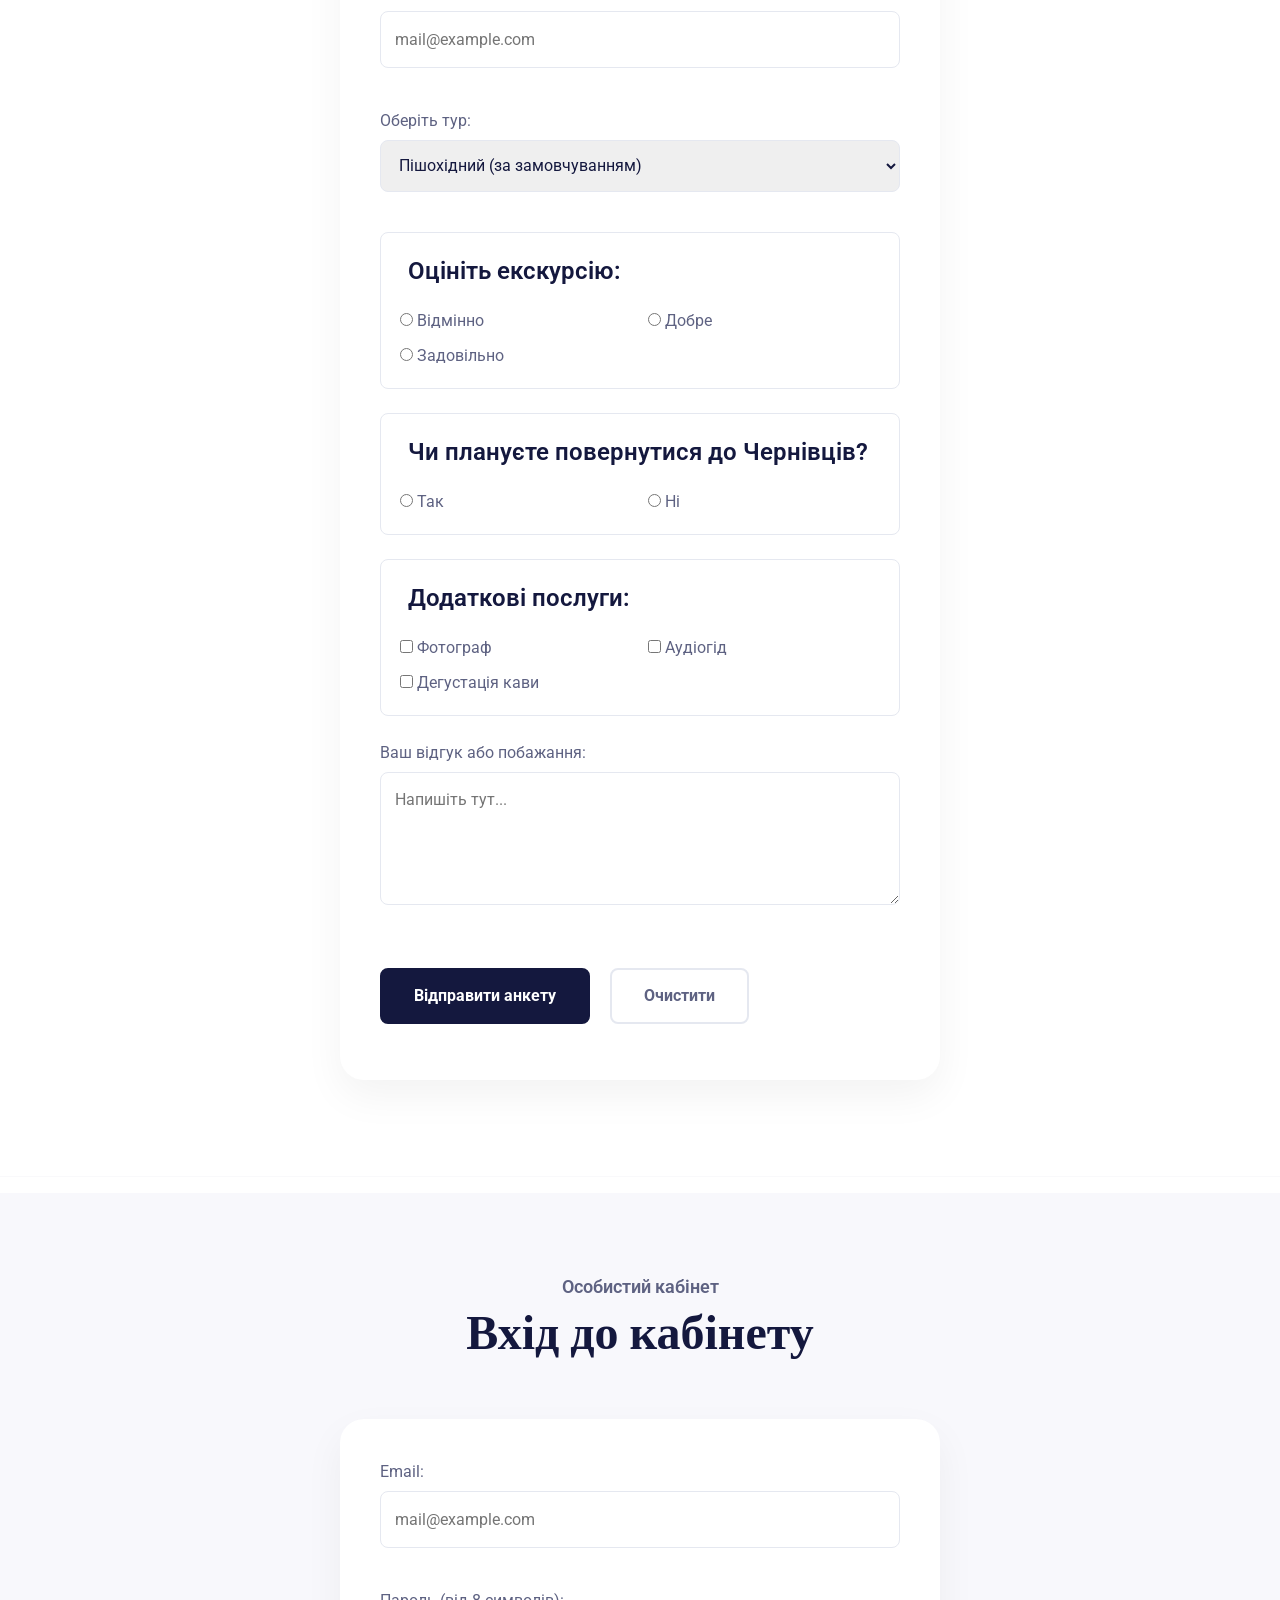
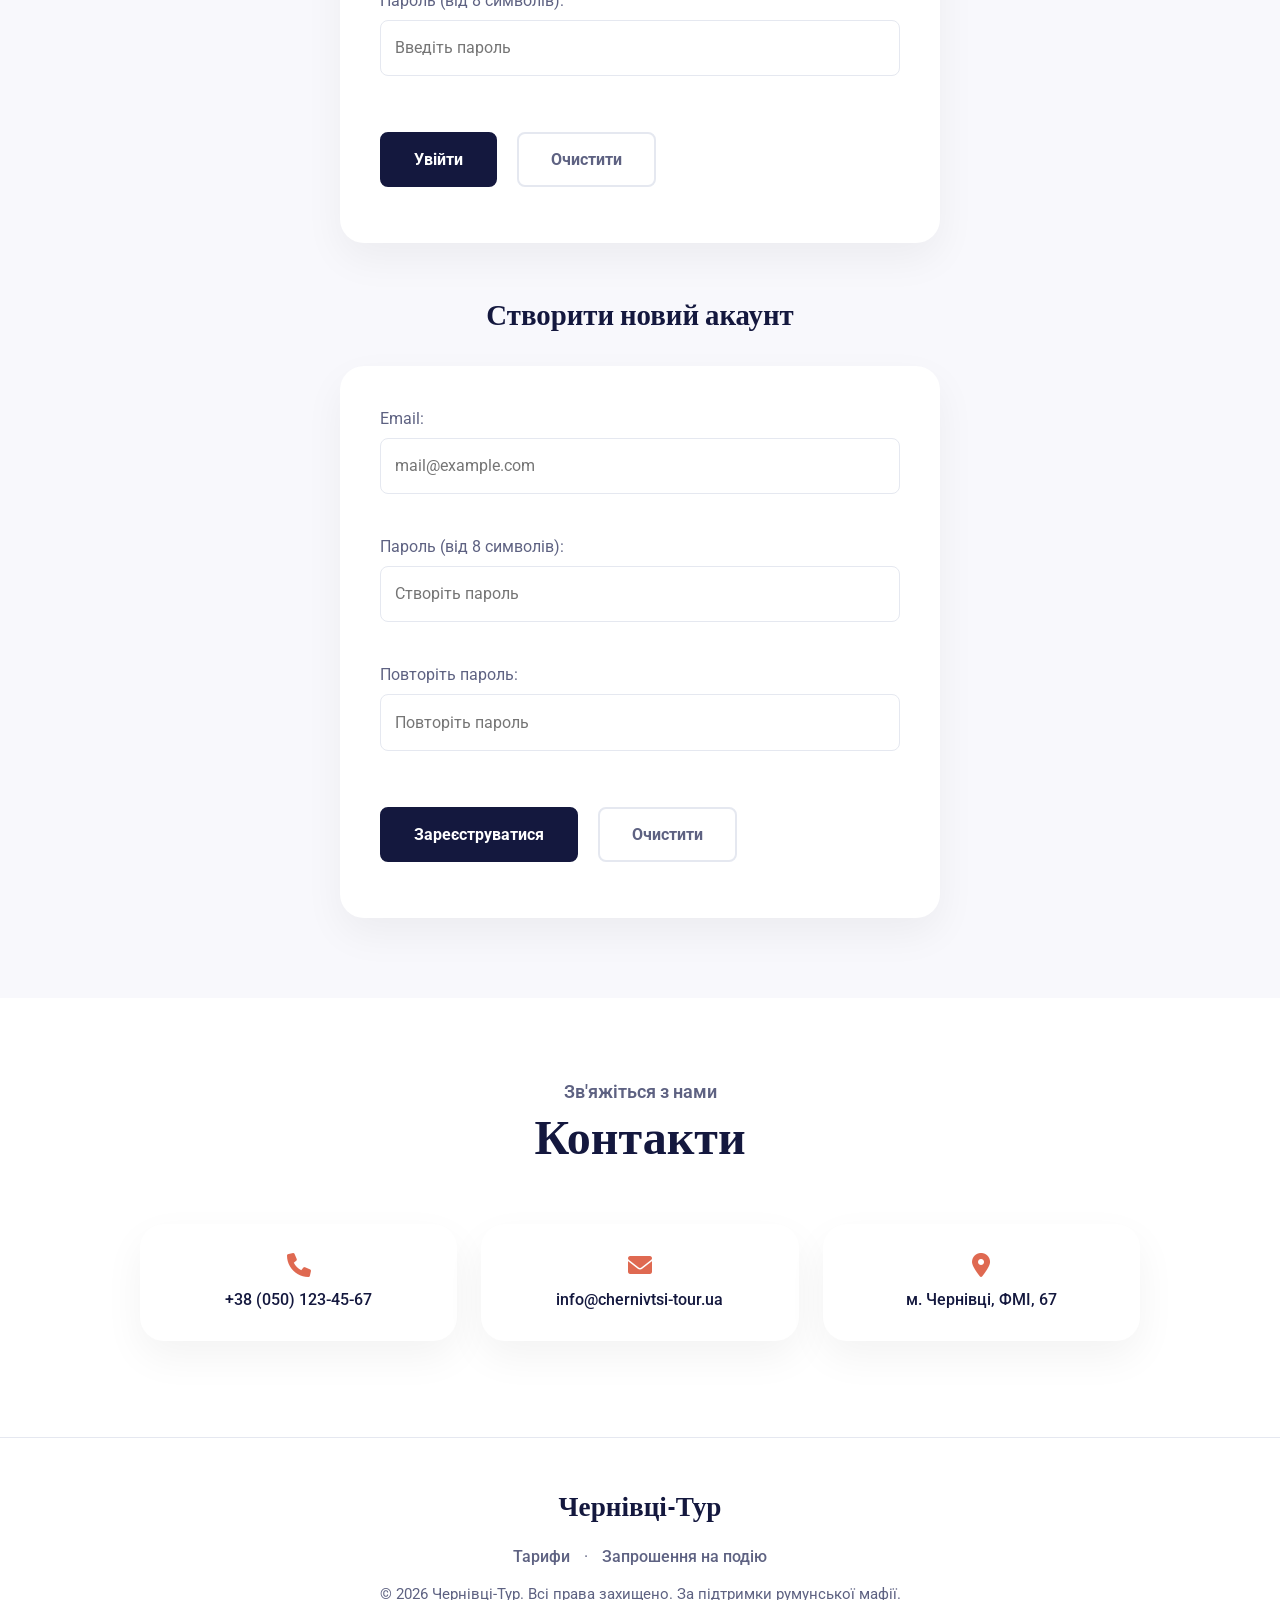
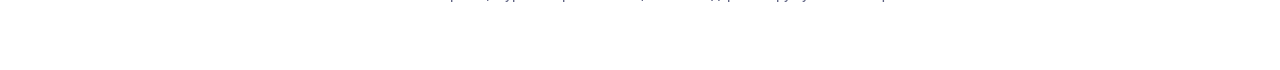
==== commit 7974bd72: "upd" ====
--- a/OIT4/index.html
+++ b/OIT4/index.html
@@ -9,6 +9,7 @@
     <title>Екскурсійне бюро Чернівців</title>
     <link rel="stylesheet" href="https://fonts.googleapis.com/css2?family=Roboto:wght@400;500;600;700&family=Volkhov:wght@700&display=swap">
     <link rel="stylesheet" href="https://cdnjs.cloudflare.com/ajax/libs/font-awesome/6.0.0/css/all.min.css">
+    <link rel="stylesheet" href="https://cdnjs.cloudflare.com/ajax/libs/bootstrap/5.3.0/css/bootstrap.min.css">
     <link rel="stylesheet" href="css/style.css">
 </head>
 <body id="top">
@@ -33,14 +34,15 @@
                 <a href="#oput">Опитування</a>
                 <a href="#widp">Контакти</a>
                 <a href="tours.html">Тарифи</a>
+                <a href="example.html">Екскурсії</a>
             </nav>
             <form action="/search" method="get" class="search-form">
                 <input type="search" name="p" placeholder="Пошук екскурсії..." aria-label="Пошук екскурсії">
                 <button type="submit" aria-label="Шукати"><i class="fa-solid fa-magnifying-glass"></i></button>
             </form>
-        </div>
-        <button type="button" class="nav-signup" data-open>Вхід</button>
-    </header>
+             </div>
+            <a href="#signin" class="nav-signup">Вхід</a>
+        </header>
 
     <main>
         <section id="hero">
@@ -323,15 +325,17 @@
         <p>&copy; 2026 Чернівці-Тур. Всі права захищено. За підтримки румунської мафії.</p>
     </footer>
 
-    <dialog id="signin" class="modal" aria-labelledby="signin-title">
-        <form action="/login" method="post">
-            <button type="button" class="modal-close" data-close aria-label="Закрити">&times;</button>
-            <h3 id="signin-title">Вхід до кабінету</h3>
-            <p><label for="m-email">Email:</label><br><input type="email" id="m-email" name="email" placeholder="mail@example.com" required><small class="hint">Введіть коректну адресу, наприклад name@mail.ua</small></p>
-            <p><label for="m-pass">Пароль:</label><br><input type="password" id="m-pass" name="password" minlength="8" pattern="(?=.*\d)(?=.*[A-Za-z]).{8,}" title="Мінімум 8 символів, літери та цифри" placeholder="Введіть пароль" required><small class="hint">Мінімум 8 символів, літери та цифри</small></p>
-            <p><button type="submit">Увійти</button> <a href="#whid" data-close>Створити акаунт</a></p>
-        </form>
-    </dialog>
+    <div id="signin" class="modal">
+        <div class="modal-content">
+            <form action="/login" method="post">
+                <a href="#" class="modal-close" aria-label="Закрити">&times;</a>
+                <h3 id="signin-title">Вхід до кабінету</h3>
+                <p><label for="m-email">Email:</label><br><input type="email" id="m-email" name="email" placeholder="mail@example.com" required><small class="hint">Введіть коректну адресу, наприклад name@mail.ua</small></p>
+                <p><label for="m-pass">Пароль:</label><br><input type="password" id="m-pass" name="password" minlength="8" pattern="(?=.*\d)(?=.*[A-Za-z]).{8,}" title="Мінімум 8 символів, літери та цифри" placeholder="Введіть пароль" required><small class="hint">Мінімум 8 символів, літери та цифри</small></p>
+                <p><button type="submit">Увійти</button> <a href="#whid">Створити акаунт</a></p>
+            </form>
+        </div>
+    </div>
 
     <a href="#top" class="to-top" aria-label="Повернутися нагору"></a>
 
--- a/OIT4/css/style.css
+++ b/OIT4/css/style.css
@@ -811,13 +811,13 @@
 .to-top { opacity: 0; visibility: hidden; transition: opacity 0.4s ease, visibility 0.4s, transform 0.3s ease, background-color 0.3s ease; }
 .to-top.visible { opacity: 1; visibility: visible; }
 
-/* --- модальне вікно --- */
-dialog.modal { margin: auto; padding: 0; width: calc(100% - 2rem); max-width: 600px; border: none; background: transparent; overflow: visible; }
-dialog.modal[open] { animation: pop 0.35s ease; }
-dialog.modal::backdrop { background: rgba(20, 24, 62, 0.6); backdrop-filter: blur(3px); }
+/* --- модальне вікно (CSS :target) --- */
+.modal { position: fixed; top: 0; left: 0; width: 100%; height: 100%; background: rgba(20, 24, 62, 0); backdrop-filter: blur(0px); display: flex; align-items: center; justify-content: center; opacity: 0; visibility: hidden; transition: opacity 0.3s ease, background 0.3s ease, backdrop-filter 0.3s ease, visibility 0.3s ease; z-index: 1000; }
+.modal:target { opacity: 1; visibility: visible; background: rgba(20, 24, 62, 0.6); backdrop-filter: blur(3px); animation: pop 0.35s ease; }
+.modal-content { margin: auto; padding: 0; width: calc(100% - 2rem); max-width: 600px; background: transparent; }
 .modal form { position: relative; width: 100%; margin: 0; box-shadow: var(--shadow-hover); }
 .modal h3 { font-family: var(--font-head); font-size: 1.8rem; text-align: center; margin-bottom: 1.5rem; }
-.modal-close { position: absolute; top: 0.8rem; right: 1.2rem; margin: 0; padding: 0; background: none; border: none; color: var(--clr-text); font-size: 2rem; line-height: 1; }
+.modal-close { position: absolute; top: 0.8rem; right: 1.2rem; margin: 0; padding: 0; background: none; border: none; color: var(--clr-text); font-size: 2rem; line-height: 1; text-decoration: none; }
 .modal-close:hover { background: none; color: var(--clr-accent); }
 
 /* --- валідація лише HTML + CSS (псевдокласи :valid / :invalid / :placeholder-shown) --- */
